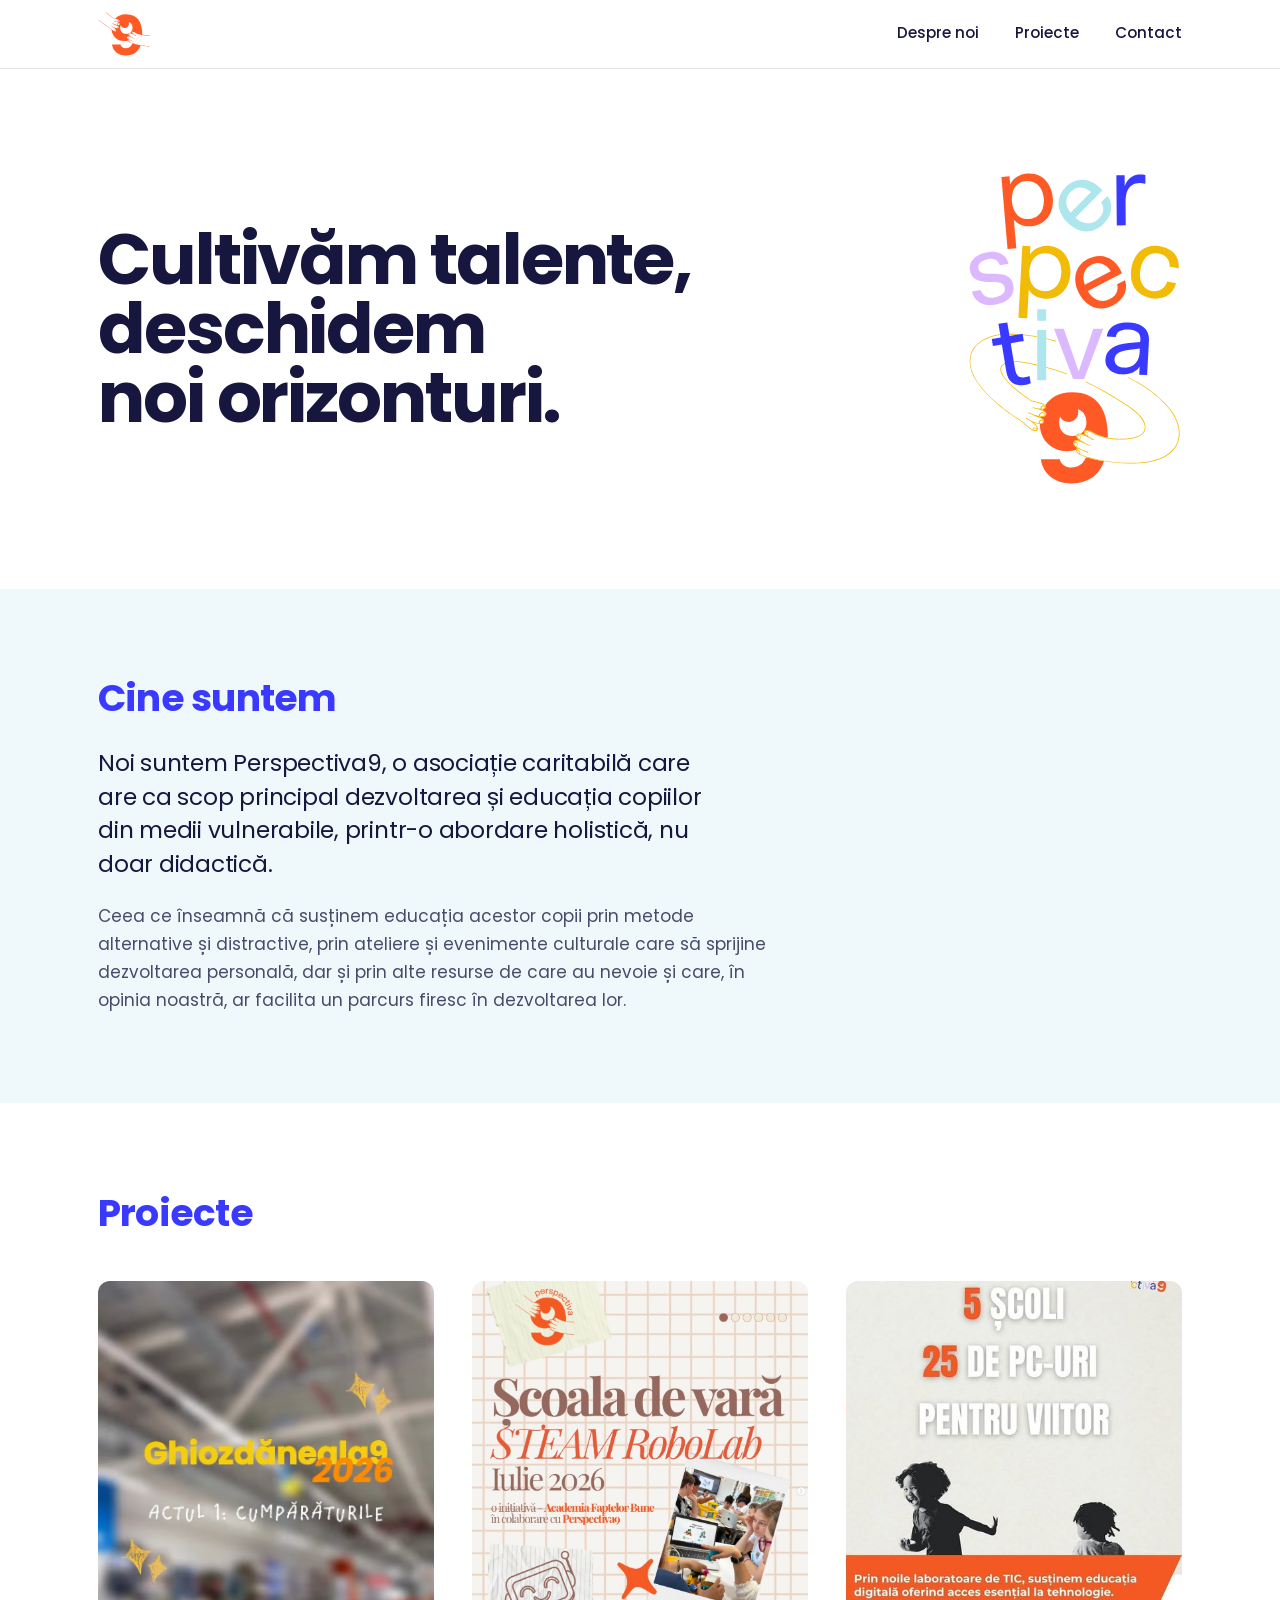
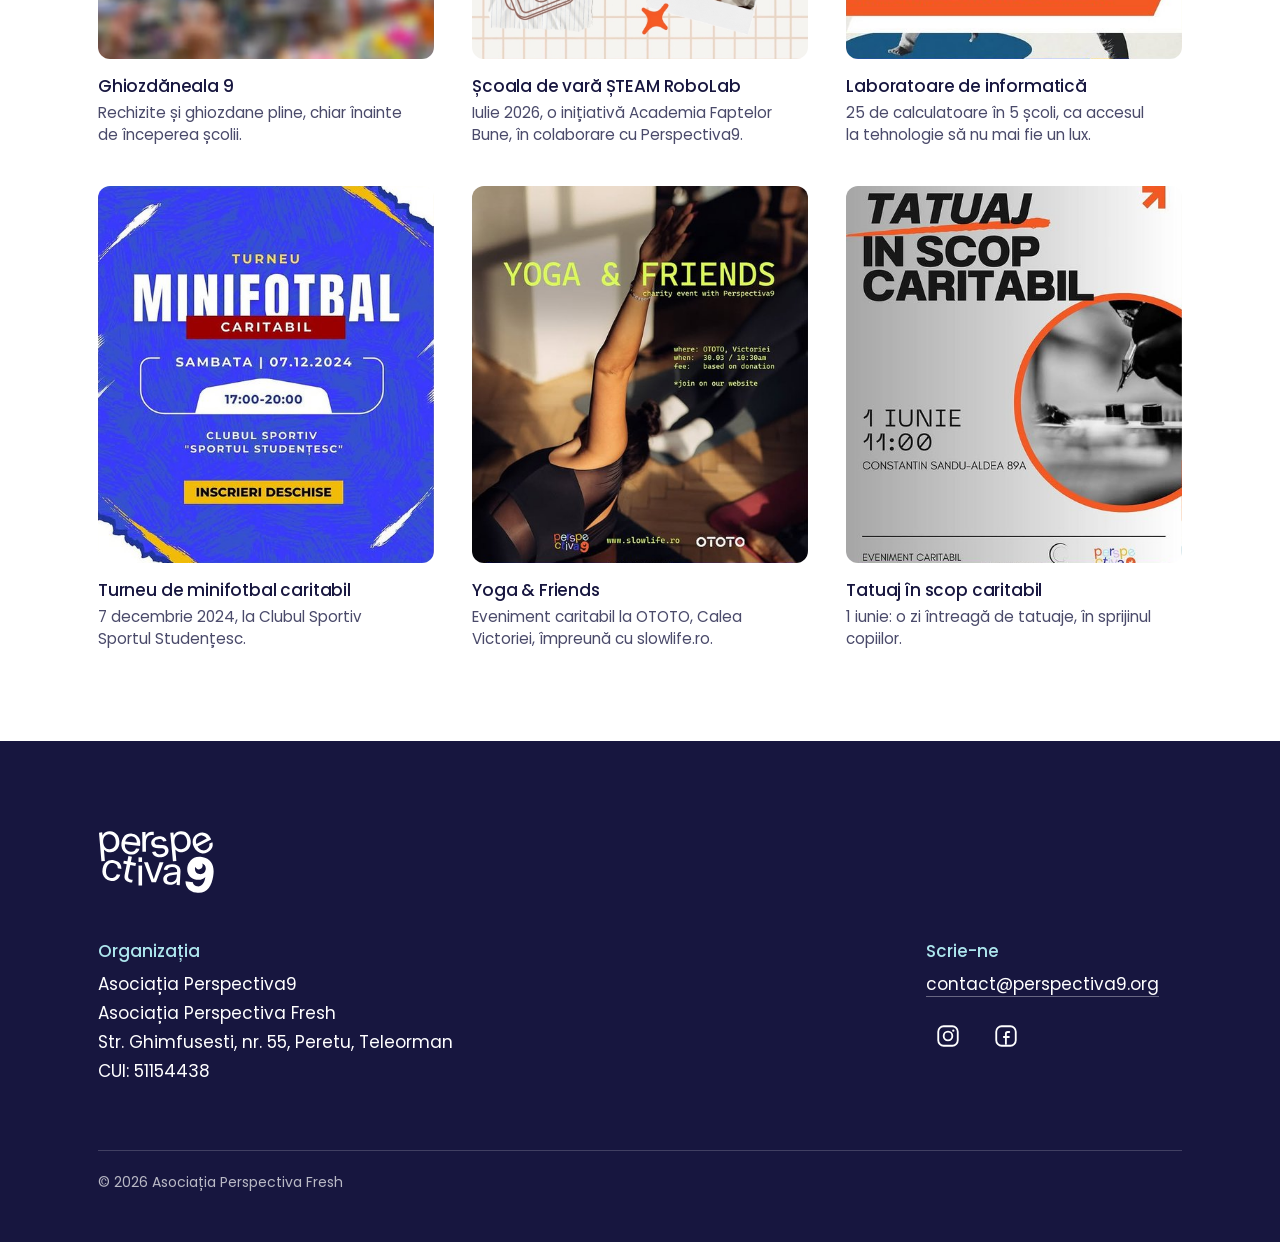
==== public/index.html @ ac9e6926 "feat: made lp compatible with cf pages" ====
<!DOCTYPE html>
<html lang="ro">

<head>
    <meta charset="UTF-8" />
    <meta name="viewport" content="width=device-width, initial-scale=1.0" />
    <title>Perspectiva 9 — Cultivăm talente, deschidem noi orizonturi</title>
    <meta name="description"
        content="Perspectiva 9 este o asociație caritabilă dedicată dezvoltării și educației copiilor din medii vulnerabile, printr-o abordare holistică: ateliere, evenimente culturale și resurse." />

    <meta property="og:type" content="website" />
    <meta property="og:url" content="https://perspectiva9.org/" />
    <meta property="og:locale" content="ro_RO" />
    <meta property="og:site_name" content="Perspectiva 9" />
    <meta property="og:title" content="Perspectiva 9 — Cultivăm talente, deschidem noi orizonturi" />
    <meta property="og:description"
        content="Asociație caritabilă dedicată dezvoltării și educației copiilor din medii vulnerabile, printr-o abordare holistică, nu doar didactică." />
    <meta property="og:image" content="https://perspectiva9.org/images/collage_hero_2.jpg" />
    <meta property="og:image:width" content="1920" />
    <meta property="og:image:height" content="1080" />
    <meta name="twitter:card" content="summary_large_image" />

    <link rel="icon" href="images/logo-icon-color.svg" type="image/svg+xml" />

    <link rel="preconnect" href="https://fonts.googleapis.com" />
    <link rel="preconnect" href="https://fonts.gstatic.com" crossorigin />
    <link href="https://fonts.googleapis.com/css2?family=Poppins:wght@400;500;700&display=swap" rel="stylesheet" />

    <link rel="stylesheet" href="styles.css" />
</head>

<body>
    <a class="skip-link" href="#continut">Sari la conținut</a>

    <header class="site-header">
        <div class="shell site-header__inner">
            <a class="site-header__logo" href="#top">
                <img src="images/logo-icon-color.svg" alt="Perspectiva 9" />
            </a>
            <nav class="site-nav" aria-label="Navigare principală">
                <a href="#despre">Despre noi</a>
                <a href="#proiecte">Proiecte</a>
                <a href="#contact">Contact</a>
            </nav>
        </div>
    </header>

    <main id="continut">
        <section class="hero" id="top">
            <div class="shell hero__inner">
                <h1>Cultivăm talente, deschidem noi orizonturi.</h1>
                <img class="hero__mark" src="images/logo-stacked-color.svg" alt="" aria-hidden="true" />
            </div>
        </section>

        <section class="about" id="despre">
            <div class="shell">
                <h2>Cine suntem</h2>
                <div class="about__body">
                    <p class="about__lead">Noi suntem Perspectiva9, o asociație caritabilă care are ca scop principal
                        dezvoltarea și educația copiilor din medii vulnerabile, printr-o abordare holistică, nu doar
                        didactică.</p>
                    <p>Ceea ce înseamnă că susținem educația acestor copii prin metode alternative și distractive,
                        prin ateliere și evenimente culturale care să sprijine dezvoltarea personală, dar și prin alte
                        resurse de care au nevoie și care, în opinia noastră, ar facilita un parcurs firesc în
                        dezvoltarea lor.</p>
                </div>
            </div>
        </section>

        <section class="work" id="proiecte">
            <div class="shell">
                <h2>Proiecte</h2>
                <ul class="work__grid">
                    <li class="work__item">
                        <div class="work__visual work__visual--ghiozdan" role="img"
                            aria-label="Ghiozdăneala 9, ediția 2026"></div>
                        <h3>Ghiozdăneala 9</h3>
                        <p>Rechizite și ghiozdane pline, chiar înainte de începerea școlii.</p>
                    </li>
                    <li class="work__item">
                        <div class="work__visual work__visual--robolab" role="img"
                            aria-label="Școala de vară ȘTEAM RoboLab, iulie 2026"></div>
                        <h3>Școala de vară ȘTEAM RoboLab</h3>
                        <p>Iulie 2026, o inițiativă Academia Faptelor Bune, în colaborare cu Perspectiva9.</p>
                    </li>
                    <li class="work__item">
                        <div class="work__visual work__visual--labs" role="img"
                            aria-label="Afiș: 5 școli, 25 de PC-uri pentru viitor"></div>
                        <h3>Laboratoare de informatică</h3>
                        <p>25 de calculatoare în 5 școli, ca accesul la tehnologie să nu mai fie un lux.</p>
                    </li>
                    <li class="work__item">
                        <div class="work__visual work__visual--fotbal" role="img"
                            aria-label="Afiș: Turneu de minifotbal caritabil"></div>
                        <h3>Turneu de minifotbal caritabil</h3>
                        <p>7 decembrie 2024, la Clubul Sportiv Sportul Studențesc.</p>
                    </li>
                    <li class="work__item">
                        <div class="work__visual work__visual--yoga" role="img"
                            aria-label="Afiș: Yoga &amp; Friends, eveniment caritabil"></div>
                        <h3>Yoga &amp; Friends</h3>
                        <p>Eveniment caritabil la OTOTO, Calea Victoriei, împreună cu slowlife.ro.</p>
                    </li>
                    <li class="work__item">
                        <div class="work__visual work__visual--tatuaj" role="img"
                            aria-label="Afiș: Tatuaj în scop caritabil"></div>
                        <h3>Tatuaj în scop caritabil</h3>
                        <p>1 iunie: o zi întreagă de tatuaje, în sprijinul copiilor.</p>
                    </li>
                </ul>
            </div>
        </section>
    </main>

    <footer class="site-footer" id="contact">
        <div class="shell">
            <img class="site-footer__logo" src="images/logo-horizontal-white.svg" alt="Perspectiva 9" />

            <div class="site-footer__cols">
                <div class="site-footer__col">
                    <h2>Organizația</h2>
                    <address>
                        Asociația Perspectiva9<br />
                        Asociația Perspectiva Fresh<br />
                        Str. Ghimfusesti, nr. 55, Peretu, Teleorman<br />
                        CUI: 51154438
                    </address>
                </div>

                <div class="site-footer__col">
                    <h2>Scrie-ne</h2>
                    <p><a href="mailto:contact@perspectiva9.org">contact@perspectiva9.org</a></p>
                    <ul class="social">
                        <li>
                            <a class="social__link" href="https://www.instagram.com/prspctv9/" rel="noopener"
                                aria-label="Perspectiva 9 pe Instagram">
                                <svg viewBox="0 0 24 24" fill="none" stroke="currentColor" stroke-width="1.7"
                                    stroke-linecap="round" stroke-linejoin="round" aria-hidden="true"
                                    focusable="false">
                                    <rect x="3" y="3" width="18" height="18" rx="5" />
                                    <circle cx="12" cy="12" r="4" />
                                    <circle cx="16.9" cy="7.1" r="1.05" fill="currentColor" stroke="none" />
                                </svg>
                            </a>
                        </li>
                        <li>
                            <a class="social__link" href="https://www.facebook.com/prspctv9" rel="noopener"
                                aria-label="Perspectiva 9 pe Facebook">
                                <svg viewBox="0 0 24 24" fill="none" stroke="currentColor" stroke-width="1.7"
                                    stroke-linecap="round" stroke-linejoin="round" aria-hidden="true"
                                    focusable="false">
                                    <rect x="3" y="3" width="18" height="18" rx="5" />
                                    <path d="M15 8.3h-1.5a1.6 1.6 0 0 0-1.6 1.6v9.4" />
                                    <path d="M10 12.9h4.7" />
                                </svg>
                            </a>
                        </li>
                    </ul>
                </div>
            </div>

            <p class="site-footer__legal">© 2026 Asociația Perspectiva Fresh</p>
        </div>
    </footer>
</body>

</html>
---- public/styles.css ----
/* ----------------------------------------------------------------
   Perspectiva 9 — landing page
   Brand: Poppins (700 titluri / 500 accente / 400 text)
   Paletă: portocaliu FF5925, albastru 3A39FF, bleu ADE6ED,
           lila DCB8FF, galben F2BB06
---------------------------------------------------------------- */

:root {
  --orange: #ff5925;
  --blue: #3a39ff;
  --cyan: #ade6ed;
  --lavender: #dcb8ff;
  --yellow: #f2bb06;

  --ink: #17163f;
  --ink-soft: #4a4a6a;
  --paper: #ffffff;
  --paper-cool: #eff9fb;
  --hairline: rgba(23, 22, 63, 0.12);

  --gutter: clamp(1.25rem, 4vw, 3rem);
  --section-space: clamp(3.5rem, 7vw, 6rem);
  --container: 1180px;
  --measure: 62ch;
}

.shell {
  max-width: var(--container);
  margin-inline: auto;
  padding-inline: var(--gutter);
}

*,
*::before,
*::after {
  box-sizing: border-box;
}

body {
  margin: 0;
  background: var(--paper);
  color: var(--ink);
  font-family: "Poppins", system-ui, sans-serif;
  font-weight: 400;
  font-size: 1.0625rem;
  line-height: 1.65;
  -webkit-font-smoothing: antialiased;
}

h1,
h2,
h3 {
  font-weight: 700;
  margin: 0;
  letter-spacing: -0.02em;
  line-height: 1.08;
  text-wrap: balance;
}

p {
  margin: 0;
}

img {
  display: block;
  max-width: 100%;
}

a {
  color: inherit;
}

.skip-link {
  position: absolute;
  left: -9999px;
  top: 0;
  z-index: 10;
  background: var(--ink);
  color: var(--paper);
  padding: 0.75rem 1rem;
  border-radius: 0 0 8px 0;
}

.skip-link:focus {
  left: 0;
}

:focus-visible {
  outline: 3px solid var(--orange);
  outline-offset: 3px;
}

/* ---------- header ---------- */

.site-header {
  position: sticky;
  top: 0;
  z-index: 5;
  padding-block: 0.75rem;
  background: var(--paper);
  border-bottom: 1px solid var(--hairline);
}

.site-header__inner {
  display: flex;
  align-items: center;
  justify-content: space-between;
  gap: 1rem;
}

.site-header__logo img {
  height: 44px;
  width: auto;
}

.site-nav {
  display: flex;
  gap: clamp(1rem, 3vw, 2.25rem);
  font-weight: 500;
  font-size: 0.95rem;
}

.site-nav a {
  text-decoration: none;
  padding-block: 0.25rem;
  border-bottom: 2px solid transparent;
  transition: color 160ms ease, border-color 160ms ease;
}

.site-nav a:hover {
  color: var(--blue);
  border-bottom-color: var(--blue);
}

/* ---------- hero ---------- */

.hero {
  padding-block: clamp(3.5rem, 8vw, 6.5rem);
}

.hero__inner {
  display: grid;
  grid-template-columns: minmax(0, 1fr) auto;
  align-items: center;
  gap: clamp(2rem, 6vw, 5rem);
}

.hero h1 {
  font-size: clamp(2.4rem, 6.2vw, 4.4rem);
  line-height: 0.98;
  letter-spacing: -0.03em;
  max-width: 18ch;
}

.hero__mark {
  width: clamp(140px, 18vw, 215px);
}

/* ---------- despre ---------- */

.about {
  padding-block: var(--section-space);
  background: var(--paper-cool);
}

.about h2 {
  font-size: clamp(1.6rem, 3.4vw, 2.35rem);
  color: var(--blue);
}

.about__body {
  margin-top: 1.75rem;
  max-width: var(--measure);
  display: grid;
  gap: 1.25rem;
}

.about__lead {
  font-size: clamp(1.15rem, 1.9vw, 1.45rem);
  line-height: 1.45;
  letter-spacing: -0.01em;
  max-width: 44ch;
}

.about__body p + p {
  color: var(--ink-soft);
}

/* ---------- proiecte ---------- */

.work {
  padding-block: var(--section-space);
}

.work h2 {
  font-size: clamp(1.6rem, 3.4vw, 2.35rem);
  color: var(--blue);
}

.work__grid {
  list-style: none;
  margin: clamp(2rem, 4vw, 3rem) 0 0;
  padding: 0;
  display: grid;
  grid-template-columns: repeat(3, 1fr);
  gap: clamp(1.5rem, 3vw, 2.5rem);
}

.work__item h3 {
  margin-top: 1.1rem;
  font-size: 1.0625rem;
  font-weight: 500;
  letter-spacing: -0.01em;
}

.work__item p {
  margin-top: 0.4rem;
  font-size: 0.95rem;
  line-height: 1.5;
  color: var(--ink-soft);
  max-width: 34ch;
}

.work__visual {
  aspect-ratio: 480 / 540;
  border-radius: 12px;
  overflow: hidden;
  background-image: url("images/collage_hero_2.jpg");
  background-size: 400% 200%;
  background-repeat: no-repeat;
}

.work__visual--labs {
  background-position: 33.3333% 0%;
}

.work__visual--yoga {
  background-position: 100% 0%;
}

.work__visual--fotbal {
  background-position: 33.3333% 100%;
}

.work__visual--tatuaj {
  background-position: 0% 0%;
}

.work__visual--ghiozdan {
  background-image: url("images/ghiozdaneala1.jpg");
  background-size: cover;
  background-position: center;
}

.work__visual--robolab {
  background-image: url("images/robolab1.jpg");
  background-size: cover;
  background-position: center top;
}

/* ---------- footer ---------- */

.site-footer {
  padding-block: var(--section-space) clamp(2rem, 4vw, 3rem);
  background: var(--ink);
  color: var(--paper);
}

.site-footer__logo {
  height: 64px;
  width: auto;
}

.site-footer__cols {
  margin-top: clamp(2rem, 4vw, 3rem);
  display: grid;
  grid-template-columns: minmax(0, 24rem) minmax(0, 16rem);
  justify-content: space-between;
  gap: clamp(1.75rem, 4vw, 3.5rem);
}

.site-footer h2 {
  font-size: 1.0625rem;
  font-weight: 500;
  letter-spacing: 0;
  color: var(--cyan);
}

.site-footer__col p {
  margin-top: 0.6rem;
}

.site-footer__col a {
  text-decoration: none;
  border-bottom: 1px solid rgba(255, 255, 255, 0.35);
  transition: border-color 160ms ease;
}

.site-footer__col a:hover {
  border-bottom-color: var(--cyan);
}

.social {
  list-style: none;
  margin: 1rem 0 0;
  padding: 0;
  display: flex;
  gap: 0.85rem;
}

.site-footer__col .social__link {
  display: grid;
  place-items: center;
  width: 44px;
  height: 44px;
  border-bottom: 0;
  color: var(--paper);
  transition: color 160ms ease;
}

.site-footer__col .social__link:hover {
  color: var(--cyan);
}

.social__link svg {
  width: 26px;
  height: 26px;
}

.site-footer address {
  margin-top: 0.6rem;
  font-style: normal;
  line-height: 1.7;
}

.site-footer__legal {
  margin-top: clamp(2.5rem, 5vw, 4rem);
  padding-top: 1.25rem;
  border-top: 1px solid rgba(255, 255, 255, 0.18);
  font-size: 0.875rem;
  color: rgba(255, 255, 255, 0.7);
}

/* ---------- responsive ---------- */

@media (max-width: 900px) {
  .work__grid {
    grid-template-columns: repeat(2, 1fr);
  }
}

@media (max-width: 720px) {
  .hero__inner {
    grid-template-columns: 1fr;
    justify-items: start;
  }

  .hero__mark {
    width: min(42%, 170px);
  }
}

@media (max-width: 560px) {
  .site-header {
    flex-wrap: wrap;
    gap: 0.5rem;
  }

  .work__grid {
    grid-template-columns: 1fr;
  }

  .site-footer__cols {
    grid-template-columns: 1fr;
  }
}

@media (prefers-reduced-motion: reduce) {
  * {
    transition-duration: 0.01ms !important;
    animation-duration: 0.01ms !important;
  }
}
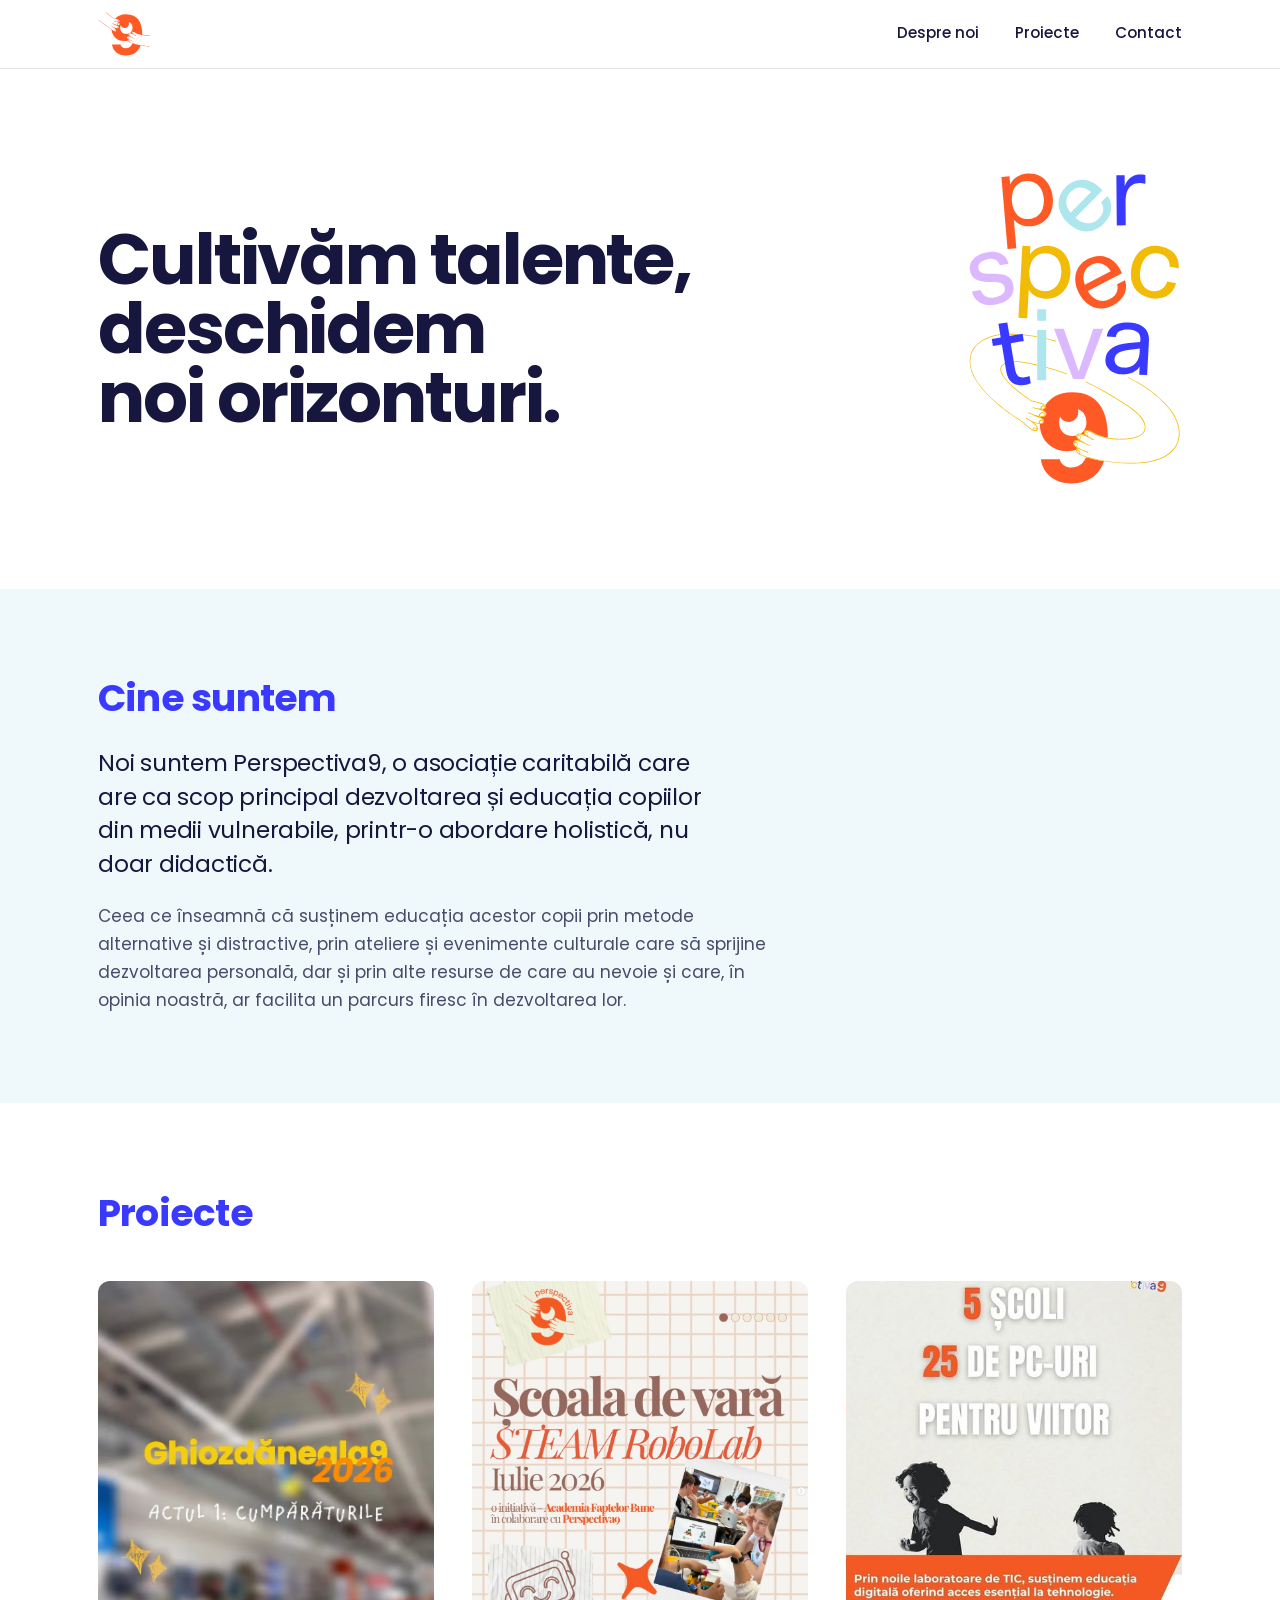
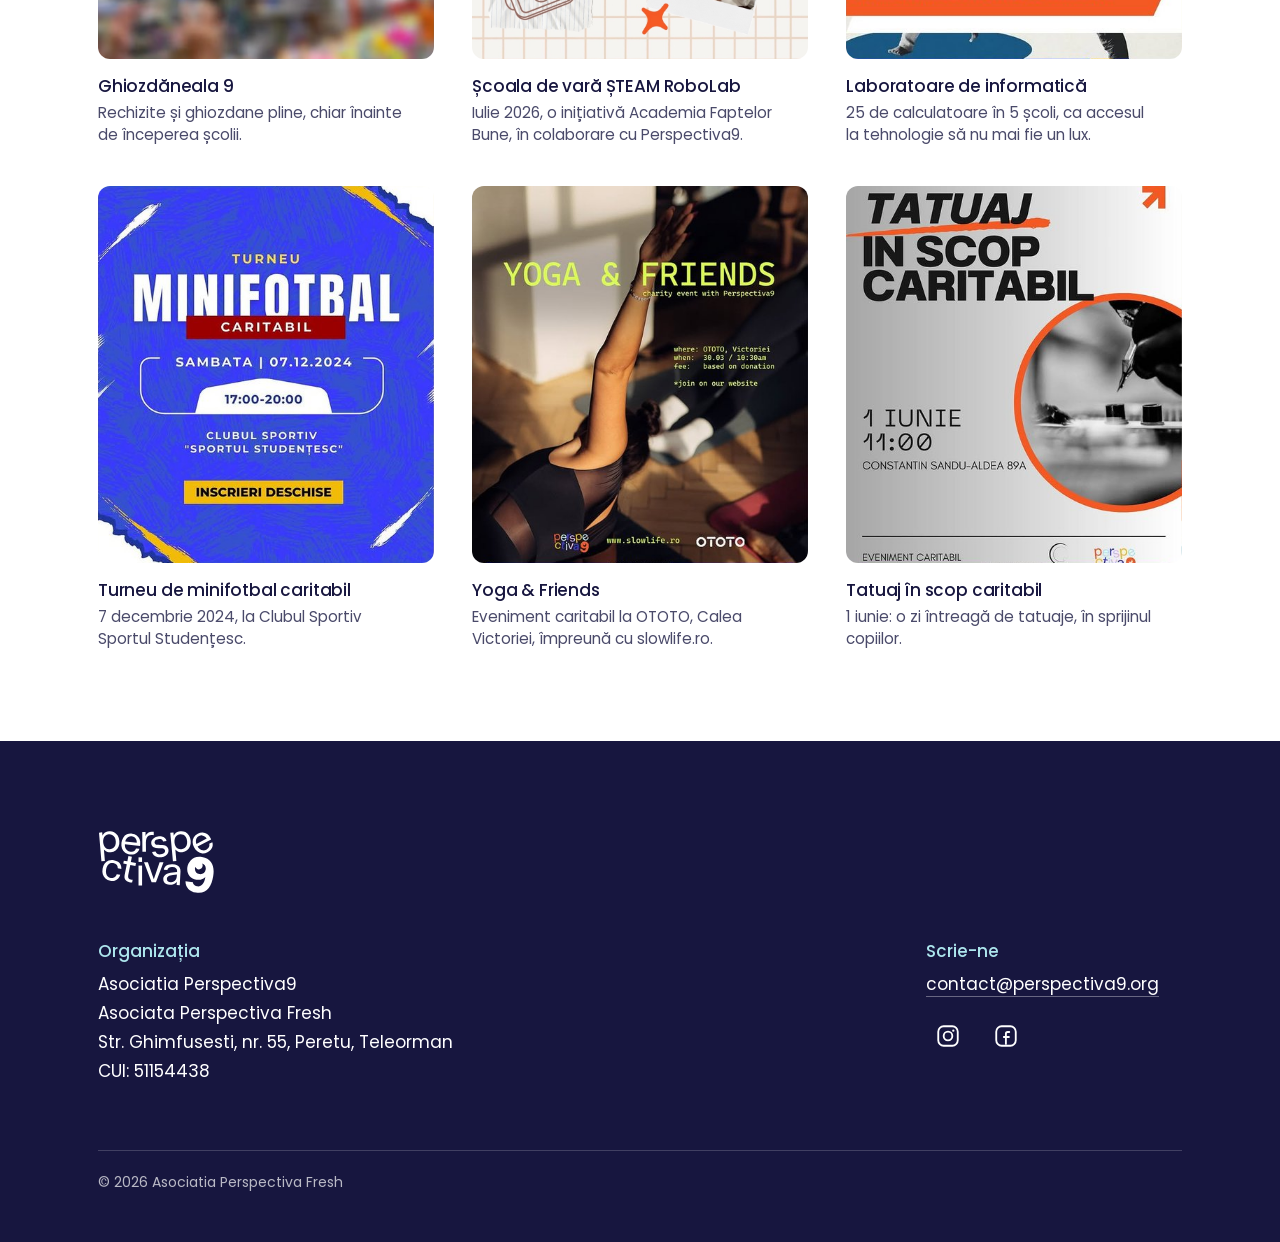
==== commit a6387d41: "chore: removed diacritics from the ngo name" ====
--- a/public/index.html
+++ b/public/index.html
@@ -121,8 +121,8 @@
                 <div class="site-footer__col">
                     <h2>Organizația</h2>
                     <address>
-                        Asociația Perspectiva9<br />
-                        Asociația Perspectiva Fresh<br />
+                        Asociatia Perspectiva9<br />
+                        Asociata Perspectiva Fresh<br />
                         Str. Ghimfusesti, nr. 55, Peretu, Teleorman<br />
                         CUI: 51154438
                     </address>
@@ -160,7 +160,7 @@
                 </div>
             </div>
 
-            <p class="site-footer__legal">© 2026 Asociația Perspectiva Fresh</p>
+            <p class="site-footer__legal">© 2026 Asociatia Perspectiva Fresh</p>
         </div>
     </footer>
 </body>
